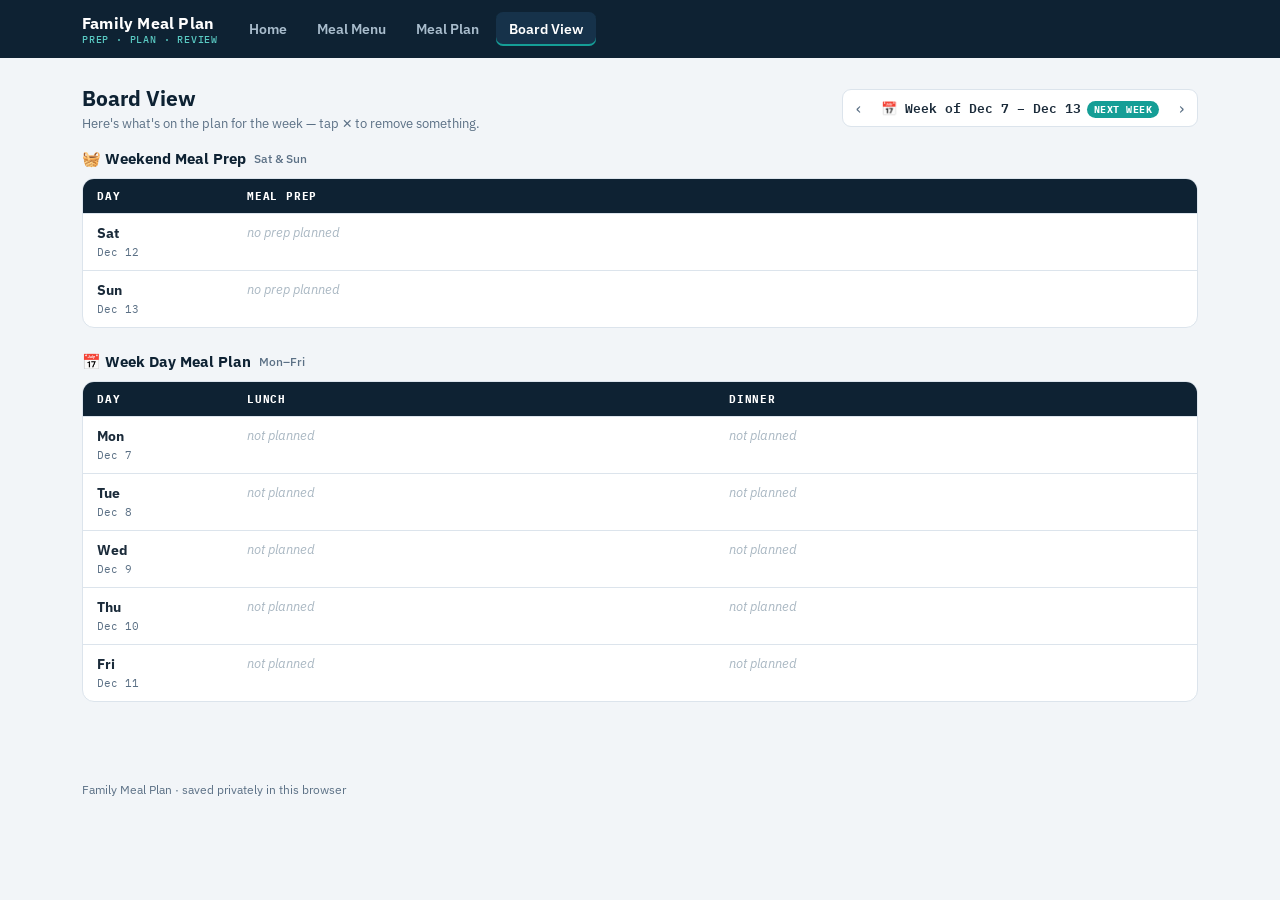
==== board-view.html @ bff7f81b "initial version" ====
<!DOCTYPE html>
<html lang="en">
<head>
<meta charset="UTF-8">
<meta name="viewport" content="width=device-width, initial-scale=1, viewport-fit=cover">
<meta name="theme-color" content="#0E2233">
<title>Board View · Family Meal Plan</title>
<link rel="preconnect" href="https://fonts.googleapis.com">
<link rel="preconnect" href="https://fonts.gstatic.com" crossorigin>
<link href="https://fonts.googleapis.com/css2?family=IBM+Plex+Mono:wght@400;500;600&family=IBM+Plex+Sans:wght@400;500;600;700&display=swap" rel="stylesheet">
<link rel="stylesheet" href="style.css">
</head>
<body>

<div class="topbar">
  <div class="topbar-in">
    <a class="brand" href="meal-plan.html">Family Meal Plan<small>PREP · PLAN · REVIEW</small></a>
    <div class="navlinks">
      <a href="index.html">Home</a>
      <a href="meal-menu.html">Meal Menu</a>
      <a href="meal-plan.html">Meal Plan</a>
      <a href="board-view.html" class="active">Board View</a>
    </div>
  </div>
</div>

<main>
  <div class="viewhead">
    <div>
      <h1>Board View</h1>
      <p>Here's what's on the plan for the week — tap ✕ to remove something.</p>
    </div>
    <div class="pnav">
      <button id="prevWeek" title="Previous week">‹</button>
      <button class="plabel" id="weekLabelBtn">📅 <span id="weekLabelText">Week of …</span><span class="wk-tag" id="weekTag" style="display:none;"></span></button>
      <button id="nextWeek" title="Next week">›</button>
      <div class="calendar-popover" id="calendarPopover">
        <div class="quick-row">
          <button class="quick-btn" id="quickThis">This week</button>
          <button class="quick-btn" id="quickNext">Next week</button>
        </div>
        <div class="cal-header">
          <button id="calPrevMonth">‹</button>
          <span id="calMonthLabel"></span>
          <button id="calNextMonth">›</button>
        </div>
        <div class="cal-grid" id="calGrid"></div>
      </div>
    </div>
  </div>

  <h2 class="section-title">🧺 Weekend Meal Prep <span class="tag">Sat &amp; Sun</span></h2>
  <div class="tbl-wrap">
    <table>
      <thead><tr><th style="width:150px;">Day</th><th>Meal Prep</th></tr></thead>
      <tbody id="weekendBody"></tbody>
    </table>
  </div>

  <h2 class="section-title">📅 Week Day Meal Plan <span class="tag">Mon–Fri</span></h2>
  <div class="tbl-wrap">
    <table>
      <thead><tr><th style="width:150px;">Day</th><th>Lunch</th><th>Dinner</th></tr></thead>
      <tbody id="weekdayBody"></tbody>
    </table>
  </div>
</main>
<footer class="page-foot">Family Meal Plan · saved privately in this browser</footer>

<script src="common.js"></script>
<script>
let selectedMonday, plan = {};

function renderWeekendTable(){
  const tbody = document.getElementById('weekendBody');
  tbody.innerHTML = '';
  WEEKEND_DAYS.forEach(day=>{
    const idx = ALL_DAYS.indexOf(day);
    const date = addDays(selectedMonday, idx);
    const entry = plan[day] || {prep:[]};
    const tr = document.createElement('tr');
    tr.innerHTML = `
      <td class="day-cell"><b>${day}</b><small>${fmtShort(date)}</small></td>
      <td class="slot-cell prep-cell" data-day="${day}">${prepCellHtml(entry.prep, 'no prep planned')}</td>
    `;
    tbody.appendChild(tr);
  });
}
function renderWeekdayTable(){
  const tbody = document.getElementById('weekdayBody');
  tbody.innerHTML = '';
  WEEKDAYS.forEach(day=>{
    const idx = ALL_DAYS.indexOf(day);
    const date = addDays(selectedMonday, idx);
    const entry = plan[day] || {lunch:'', dinner:''};
    const tr = document.createElement('tr');
    tr.innerHTML = `
      <td class="day-cell"><b>${day}</b><small>${fmtShort(date)}</small></td>
      <td class="slot-cell" data-day="${day}" data-type="lunch">${slotCellHtml(entry.lunch, 'not planned')}</td>
      <td class="slot-cell" data-day="${day}" data-type="dinner">${slotCellHtml(entry.dinner, 'not planned')}</td>
    `;
    tbody.appendChild(tr);
  });
}

document.getElementById('weekendBody').addEventListener('click', async (e)=>{
  const xBtn = e.target.closest('.slot-x');
  if(!xBtn) return;
  const cell = e.target.closest('.slot-cell');
  const day = cell.getAttribute('data-day');
  const i = parseInt(xBtn.getAttribute('data-idx'),10);
  plan[day] = plan[day] || {prep:[]};
  plan[day].prep.splice(i,1);
  await savePlan(selectedMonday, plan);
  renderWeekendTable();
});
document.getElementById('weekdayBody').addEventListener('click', async (e)=>{
  const xBtn = e.target.closest('.slot-x');
  if(!xBtn) return;
  const cell = e.target.closest('.slot-cell');
  const day = cell.getAttribute('data-day');
  const type = cell.getAttribute('data-type');
  plan[day] = plan[day] || {lunch:'', dinner:''};
  plan[day][type] = '';
  await savePlan(selectedMonday, plan);
  renderWeekdayTable();
});

async function init(){
  selectedMonday = await loadSelectedMonday();
  plan = await loadPlan(selectedMonday);
  renderWeekendTable();
  renderWeekdayTable();

  initWeekSwitcher(selectedMonday, async (newMonday)=>{
    selectedMonday = newMonday;
    plan = await loadPlan(selectedMonday);
    renderWeekendTable();
    renderWeekdayTable();
  });
}
init();
</script>
</body>
</html>
---- style.css ----
:root{
  --navy:#0E2233; --navy2:#16324A; --ink:#1B2B3A; --muted:#5B7085;
  --bg:#F2F5F8; --card:#FFF; --line:#DCE4EC;
  --teal:#159E96; --teald:#0E7C76; --tsoft:#E2F4F3;
  --amber:#C7861A; --red:#C2513F; --green:#2E8B57;
  --mono:'IBM Plex Mono',ui-monospace,monospace;
  --sans:'IBM Plex Sans',system-ui,sans-serif;
}
*{box-sizing:border-box;margin:0;padding:0}
html{overflow-x:clip}
body{font-family:var(--sans);background:var(--bg);color:var(--ink);min-height:100vh;overflow-x:clip}
button{font-family:inherit;cursor:pointer}
input,select,textarea{font-family:inherit;font-size:14px;color:var(--ink)}
a{color:inherit}

/* ===== Top nav ===== */
.topbar{background:var(--navy);color:#fff;position:sticky;top:0;z-index:20}
.topbar-in{max-width:1160px;margin:0 auto;display:flex;align-items:center;gap:18px;padding:0 22px;height:58px;min-width:0;flex-wrap:wrap}
.brand{font-weight:700;font-size:16px;letter-spacing:.2px;white-space:nowrap;text-decoration:none;color:#fff}
.brand small{display:block;color:#59C9C2;font-family:var(--mono);font-weight:500;font-size:10px;letter-spacing:.8px}
.navlinks{display:flex;gap:4px;flex:1}
.navlinks a{background:none;border:none;color:#A9BDCD;font-size:13.5px;font-weight:600;padding:8px 13px;border-radius:7px;text-decoration:none}
.navlinks a:hover{color:#fff;background:var(--navy2)}
.navlinks a.active{color:#fff;background:var(--navy2);box-shadow:inset 0 -2px 0 var(--teal)}

main{max-width:1160px;margin:0 auto;padding:26px 22px 60px}

/* ===== Home / launch cards ===== */
.hero{margin:16px 0 26px}
.hero h1{font-size:28px;color:var(--navy);letter-spacing:-.3px}
.hero p{color:var(--muted);font-size:14.5px;margin-top:6px}
.launch-grid{display:grid;grid-template-columns:repeat(auto-fit,minmax(280px,1fr));gap:16px}
.launch{background:var(--card);border:1px solid var(--line);border-radius:14px;padding:22px;text-align:left;display:block;text-decoration:none;transition:border-color .15s, box-shadow .15s}
.launch:hover{border-color:var(--teal);box-shadow:0 4px 18px rgba(14,34,51,.08)}
.launch .glyph{width:42px;height:42px;border-radius:10px;background:var(--tsoft);display:flex;align-items:center;justify-content:center;margin-bottom:14px}
.launch .glyph svg{width:22px;height:22px;stroke:var(--teald)}
.launch h2{font-size:17px;color:var(--navy);margin-bottom:5px}
.launch p{font-size:13px;color:var(--muted);line-height:1.5;min-height:39px}
.launch .stat{margin-top:14px;font-family:var(--mono);font-size:12.5px;color:var(--teald);font-weight:600}

/* ===== Page head + period nav ===== */
.viewhead{display:flex;align-items:center;justify-content:space-between;gap:14px;flex-wrap:wrap;margin-bottom:18px}
.viewhead h1{font-size:21px;color:var(--navy)}
.viewhead p{font-size:12.5px;color:var(--muted);margin-top:3px}
.pnav{position:relative;display:flex;align-items:center;gap:2px;background:#fff;border:1px solid var(--line);border-radius:9px;padding:3px}
.pnav button{background:none;border:none;font-size:17px;color:var(--muted);padding:4px 10px;border-radius:6px}
.pnav button:hover{background:var(--bg);color:var(--ink)}
.pnav .plabel{font-family:var(--mono);font-size:13px;font-weight:600;padding:0 8px;white-space:nowrap;background:none;border:none;color:var(--ink)}
.pnav .plabel:hover{background:var(--bg)}
.wk-tag{font-size:9.5px;font-weight:700;letter-spacing:.5px;text-transform:uppercase;color:#fff;background:var(--teal);border-radius:20px;padding:2px 7px;margin-left:6px}

.calendar-popover{
  display:none;position:absolute;top:calc(100% + 8px);right:0;z-index:30;
  background:#fff;border:1px solid var(--line);border-radius:12px;
  box-shadow:0 14px 32px rgba(14,34,51,.18);padding:14px;width:270px;
}
.calendar-popover.open{display:block}
.quick-row{display:flex;gap:8px;margin-bottom:12px}
.quick-btn{flex:1;background:var(--bg);border:1px solid var(--line);border-radius:8px;padding:7px 8px;font-size:12px;font-weight:700;color:var(--ink)}
.quick-btn:hover{border-color:var(--teal)}
.quick-btn.current{background:var(--teal);color:#fff;border-color:var(--teal)}
.cal-header{display:flex;align-items:center;justify-content:space-between;margin-bottom:8px;padding:0 2px}
.cal-header button{background:none;border:none;font-size:14px;color:var(--muted);padding:4px 8px}
.cal-header button:hover{color:var(--teald)}
.cal-header span{font-size:13px;font-weight:700;font-family:var(--mono)}
.cal-grid{display:grid;grid-template-columns:repeat(7,1fr);gap:2px}
.cal-dow{font-size:10px;font-weight:700;color:var(--muted);text-align:center;padding:4px 0}
.cal-cell{text-align:center;font-size:12px;padding:7px 0;border-radius:6px;color:var(--ink);background:none;border:none;font-family:inherit}
.cal-cell:hover{background:var(--bg)}
.cal-cell.dim{color:#B7C4D0}
.cal-cell.in-week{background:var(--tsoft);color:var(--teald);font-weight:800}
.cal-cell.today{box-shadow:inset 0 0 0 1.5px var(--teal)}

.section-title{font-size:15px;color:var(--navy);margin:24px 0 10px;display:flex;align-items:center;gap:8px}
.section-title .tag{font-weight:500;color:var(--muted);font-size:12px;font-family:var(--sans)}
.section-title:first-of-type{margin-top:0}

/* ===== Buttons ===== */
.btn{background:var(--teal);color:#fff;border:none;border-radius:8px;padding:9px 16px;font-size:13.5px;font-weight:700;display:inline-flex;align-items:center;gap:7px}
.btn:hover{background:var(--teald)}
.btn.secondary{background:#fff;color:var(--ink);border:1px solid var(--line);font-weight:600}
.btn.secondary:hover{border-color:var(--teal);color:var(--teald)}
.btn.danger{background:var(--red)}
.btn.danger:hover{background:#a5301f}
.toolbar{display:flex;gap:10px;flex-wrap:wrap;margin:18px 0}

/* ===== Cards ===== */
.formcard{background:#fff;border:1px solid var(--line);border-radius:12px;padding:18px;margin-bottom:18px}
.formcard h2{font-size:14.5px;color:var(--navy);margin-bottom:4px}
.formcard .sub{font-size:12.5px;color:var(--muted);margin-bottom:13px}
.dcard{background:#fff;border:1px solid var(--line);border-radius:12px;padding:16px;margin-bottom:14px}

/* ===== Banner ===== */
.banner{background:var(--tsoft);border:1px solid #9FE1CB;border-radius:10px;padding:12px 16px;display:flex;gap:12px;align-items:center;justify-content:space-between;flex-wrap:wrap;margin-bottom:18px}
.banner b{display:block;font-size:11px;letter-spacing:.6px;text-transform:uppercase;color:#04342C}
.banner span{font-size:13.5px;color:#085041;font-weight:600}
.banner span.empty{color:#5B9E97;font-weight:500;font-style:italic}

/* ===== Chips ===== */
.chip{display:inline-flex;align-items:center;gap:6px;font-size:12.5px;font-weight:600;border-radius:20px;padding:5px 11px 5px 12px;background:var(--tsoft);color:var(--teald);white-space:nowrap}
.chip .icon{font-size:14px}
.chip button{border:none;background:none;color:var(--teald);opacity:.6;font-size:11px;padding:0 0 0 2px}
.chip button:hover{opacity:1;color:var(--red)}
.chip.selectable{cursor:pointer;border:2px solid transparent}
.chip.selectable:hover{border-color:var(--teal)}
.chip.selectable.active{background:var(--navy);color:#fff}
.chip.selectable.active button{color:#fff}
.chips{display:flex;flex-wrap:wrap;gap:8px}
.add-row{display:flex;gap:8px;margin-top:12px}
.add-row input{flex:1;border:1px solid var(--line);border-radius:8px;padding:9px 10px;background:#fff}
.add-row input:focus{outline:2px solid var(--teal);outline-offset:-1px}

/* ===== Tables ===== */
.tbl-wrap{background:#fff;border:1px solid var(--line);border-radius:12px;overflow:hidden;margin-bottom:20px}
table{width:100%;border-collapse:collapse;font-size:13.5px}
th{font-family:var(--mono);font-size:10.5px;letter-spacing:.8px;text-transform:uppercase;color:#fff;background:var(--navy);text-align:left;padding:10px 14px;white-space:nowrap}
td{padding:10px 14px;border-top:1px solid var(--line);vertical-align:top}
tbody tr:hover{background:#F8FAFC}
.day-cell b{display:block;font-size:13.5px;color:var(--ink)}
.day-cell small{font-family:var(--mono);font-size:11px;color:var(--muted)}
.slot-cell{cursor:default}
.slot-cell.fillable{cursor:pointer}
.slot-cell.fillable:hover{background:var(--tsoft)}
.slot-cell .empty-slot{color:#A9B7C2;font-style:italic;font-size:12.5px}
.slot-fill{display:flex;align-items:center;justify-content:space-between;gap:8px}
.slot-fill .name-wrap{display:flex;align-items:center;gap:6px;min-width:0}
.slot-fill .name-wrap span:last-child{overflow:hidden;text-overflow:ellipsis;white-space:nowrap}
.slot-x{border:none;background:none;color:var(--muted);font-size:11px;flex:0 0 auto}
.slot-x:hover{color:var(--red)}
.prep-cell{min-width:220px}

.empty-note{color:var(--muted);text-align:center;font-size:13px;padding:26px 16px}

footer.page-foot{max-width:1160px;margin:0 auto;padding:0 22px 40px;color:var(--muted);font-size:12px}
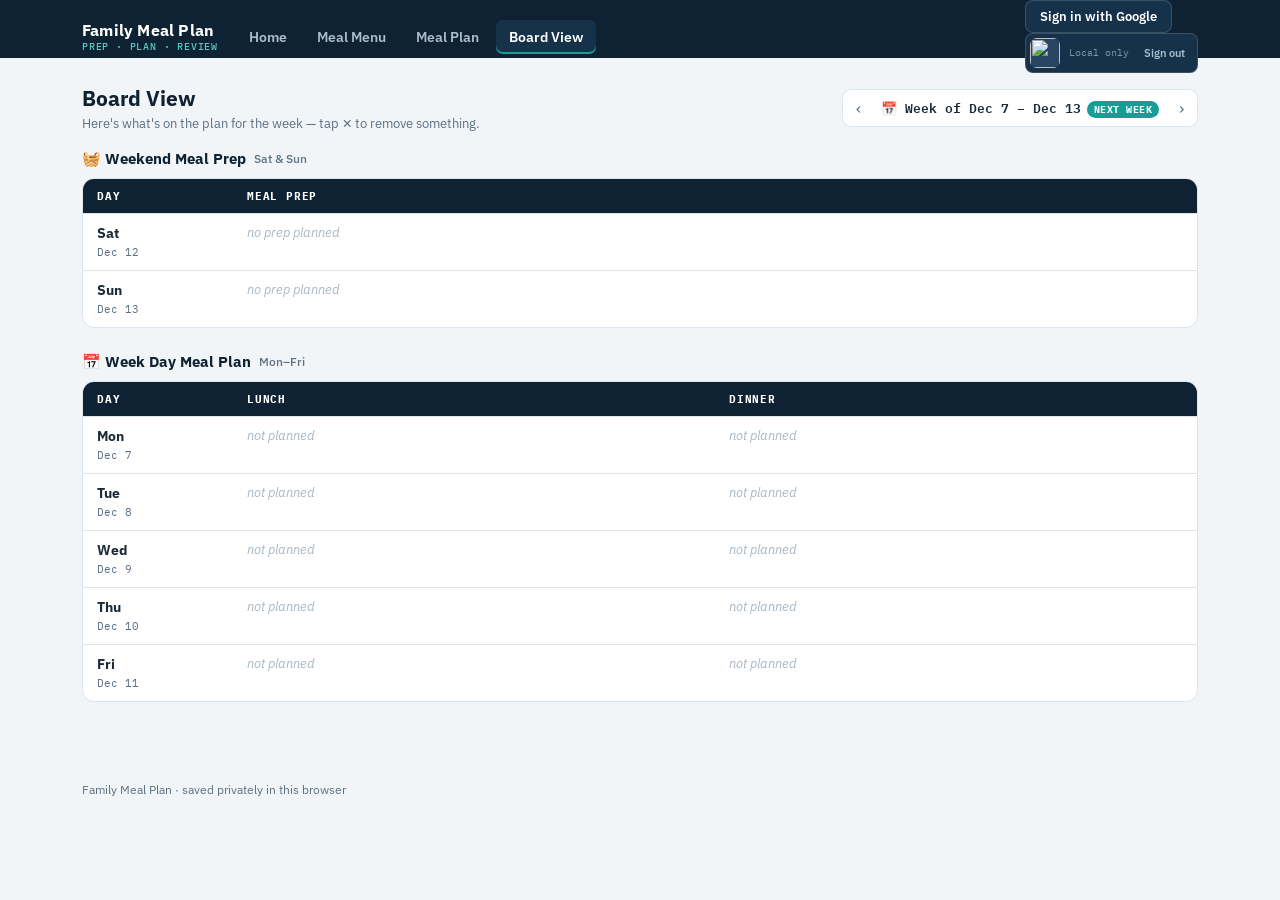
==== commit 1000070f: "update menu behavior" ====
--- a/board-view.html
+++ b/board-view.html
@@ -15,11 +15,25 @@
 <div class="topbar">
   <div class="topbar-in">
     <a class="brand" href="meal-plan.html">Family Meal Plan<small>PREP · PLAN · REVIEW</small></a>
-    <div class="navlinks">
+    <button class="nav-toggle" id="navToggle" aria-label="Menu">☰</button>
+    <div class="nav-dropdown" id="navDropdown">
+      <div class="navlinks">
       <a href="index.html">Home</a>
       <a href="meal-menu.html">Meal Menu</a>
       <a href="meal-plan.html">Meal Plan</a>
       <a href="board-view.html" class="active">Board View</a>
+      </div>
+      <div class="nav-auth">
+        <button class="icon-btn" id="signinBtn">Sign in with Google</button>
+        <div class="userchip" id="userChip" hidden>
+          <img id="userPic" src="" alt="">
+          <div class="uc-txt">
+            <b id="userName"></b>
+            <span id="syncState" data-state="off">Local only</span>
+          </div>
+          <button id="signoutBtn" title="Sign out">Sign out</button>
+        </div>
+      </div>
     </div>
   </div>
 </div>
@@ -126,11 +140,15 @@
   renderWeekdayTable();
 });
 
-async function init(){
-  selectedMonday = await loadSelectedMonday();
+async function loadAndRender(){
   plan = await loadPlan(selectedMonday);
   renderWeekendTable();
   renderWeekdayTable();
+}
+
+async function init(){
+  selectedMonday = await loadSelectedMonday();
+  await loadAndRender();
 
   initWeekSwitcher(selectedMonday, async (newMonday)=>{
     selectedMonday = newMonday;
@@ -138,6 +156,8 @@
     renderWeekendTable();
     renderWeekdayTable();
   });
+
+  initGoogleSync(loadAndRender);
 }
 init();
 </script>
--- a/style.css
+++ b/style.css
@@ -22,6 +22,41 @@
 .navlinks a{background:none;border:none;color:#A9BDCD;font-size:13.5px;font-weight:600;padding:8px 13px;border-radius:7px;text-decoration:none}
 .navlinks a:hover{color:#fff;background:var(--navy2)}
 .navlinks a.active{color:#fff;background:var(--navy2);box-shadow:inset 0 -2px 0 var(--teal)}
+.icon-btn{background:var(--navy2);border:1px solid rgba(255,255,255,.15);color:#fff;border-radius:8px;padding:7px 14px;font-size:13px;font-weight:600;white-space:nowrap}
+.icon-btn:hover{border-color:var(--teal)}
+.userchip{display:flex;align-items:center;gap:9px;background:var(--navy2);border:1px solid rgba(255,255,255,.15);border-radius:8px;padding:4px 6px 4px 4px}
+.userchip img{width:30px;height:30px;border-radius:7px;background:#274460}
+.userchip .uc-txt{line-height:1.15}
+.userchip b{display:block;font-size:12px;color:#fff;max-width:130px;overflow:hidden;text-overflow:ellipsis;white-space:nowrap}
+.userchip span{font-family:var(--mono);font-size:10px;color:#7E97AB;display:block}
+.userchip span[data-state=ok]{color:#59C9C2}
+.userchip span[data-state=sync]{color:#E8C170}
+.userchip span[data-state=err]{color:#E58E7E}
+.userchip button{background:none;border:none;color:#A9BDCD;font-size:11px;font-weight:600;padding:4px 6px;border-radius:6px}
+.userchip button:hover{color:#fff;background:rgba(255,255,255,.08)}
+
+.nav-toggle{display:none;background:var(--navy2);border:1px solid rgba(255,255,255,.15);color:#fff;border-radius:8px;width:36px;height:36px;font-size:16px;margin-left:auto;flex:0 0 auto}
+.nav-toggle:hover{border-color:var(--teal)}
+.nav-dropdown{display:contents}
+
+@media (max-width:760px){
+  .topbar-in{flex-wrap:nowrap;position:relative}
+  .brand{flex:1;min-width:0}
+  .nav-toggle{display:flex;align-items:center;justify-content:center}
+  .nav-dropdown{
+    display:none;position:absolute;top:100%;right:0;z-index:40;
+    flex-direction:column;align-items:stretch;gap:0;
+    background:var(--navy);border:1px solid var(--navy2);border-radius:0 0 12px 12px;
+    padding:10px;min-width:230px;box-shadow:0 16px 32px rgba(0,0,0,.4);
+    max-height:calc(100vh - 58px);overflow-y:auto;
+  }
+  .nav-dropdown.open{display:flex}
+  .nav-dropdown .navlinks{flex-direction:column;flex:none}
+  .nav-dropdown .navlinks a{padding:11px 12px}
+  .nav-auth{border-top:1px solid var(--navy2);margin-top:8px;padding-top:10px;display:flex;flex-direction:column;gap:8px}
+  .nav-auth .icon-btn{width:100%}
+  .nav-auth .userchip{width:100%}
+}
 
 main{max-width:1160px;margin:0 auto;padding:26px 22px 60px}
 
@@ -90,21 +125,11 @@
 .formcard .sub{font-size:12.5px;color:var(--muted);margin-bottom:13px}
 .dcard{background:#fff;border:1px solid var(--line);border-radius:12px;padding:16px;margin-bottom:14px}
 
-/* ===== Banner ===== */
-.banner{background:var(--tsoft);border:1px solid #9FE1CB;border-radius:10px;padding:12px 16px;display:flex;gap:12px;align-items:center;justify-content:space-between;flex-wrap:wrap;margin-bottom:18px}
-.banner b{display:block;font-size:11px;letter-spacing:.6px;text-transform:uppercase;color:#04342C}
-.banner span{font-size:13.5px;color:#085041;font-weight:600}
-.banner span.empty{color:#5B9E97;font-weight:500;font-style:italic}
-
 /* ===== Chips ===== */
 .chip{display:inline-flex;align-items:center;gap:6px;font-size:12.5px;font-weight:600;border-radius:20px;padding:5px 11px 5px 12px;background:var(--tsoft);color:var(--teald);white-space:nowrap}
 .chip .icon{font-size:14px}
 .chip button{border:none;background:none;color:var(--teald);opacity:.6;font-size:11px;padding:0 0 0 2px}
 .chip button:hover{opacity:1;color:var(--red)}
-.chip.selectable{cursor:pointer;border:2px solid transparent}
-.chip.selectable:hover{border-color:var(--teal)}
-.chip.selectable.active{background:var(--navy);color:#fff}
-.chip.selectable.active button{color:#fff}
 .chips{display:flex;flex-wrap:wrap;gap:8px}
 .add-row{display:flex;gap:8px;margin-top:12px}
 .add-row input{flex:1;border:1px solid var(--line);border-radius:8px;padding:9px 10px;background:#fff}
@@ -131,4 +156,22 @@
 
 .empty-note{color:var(--muted);text-align:center;font-size:13px;padding:26px 16px}
 
+.meal-picker{
+  display:none;position:absolute;z-index:45;background:#fff;border:1px solid var(--line);
+  border-radius:12px;box-shadow:0 16px 36px rgba(14,34,51,.22);
+  flex-direction:column;max-height:320px;overflow:hidden;
+}
+.meal-picker.open{display:flex}
+.mp-head{display:flex;gap:6px;padding:10px;border-bottom:1px solid var(--line);flex:0 0 auto}
+.mp-head input{flex:1;border:1px solid var(--line);border-radius:8px;padding:8px 10px;background:#fff}
+.mp-head input:focus{outline:2px solid var(--teal);outline-offset:-1px}
+.mp-head button{border:none;background:none;color:var(--muted);font-size:13px;padding:4px 8px;border-radius:6px}
+.mp-head button:hover{color:var(--red);background:var(--bg)}
+.mp-list{overflow-y:auto;padding:6px}
+.mp-item{display:flex;align-items:center;gap:9px;width:100%;text-align:left;background:none;border:none;padding:10px 10px;border-radius:8px;font-size:13.5px;color:var(--ink)}
+.mp-item:hover{background:var(--tsoft)}
+.mp-item .icon{font-size:15px;flex:0 0 auto}
+.mp-add{color:var(--teald);font-weight:700}
+.mp-empty{color:var(--muted);font-size:12.5px;padding:16px 10px;text-align:center}
+
 footer.page-foot{max-width:1160px;margin:0 auto;padding:0 22px 40px;color:var(--muted);font-size:12px}
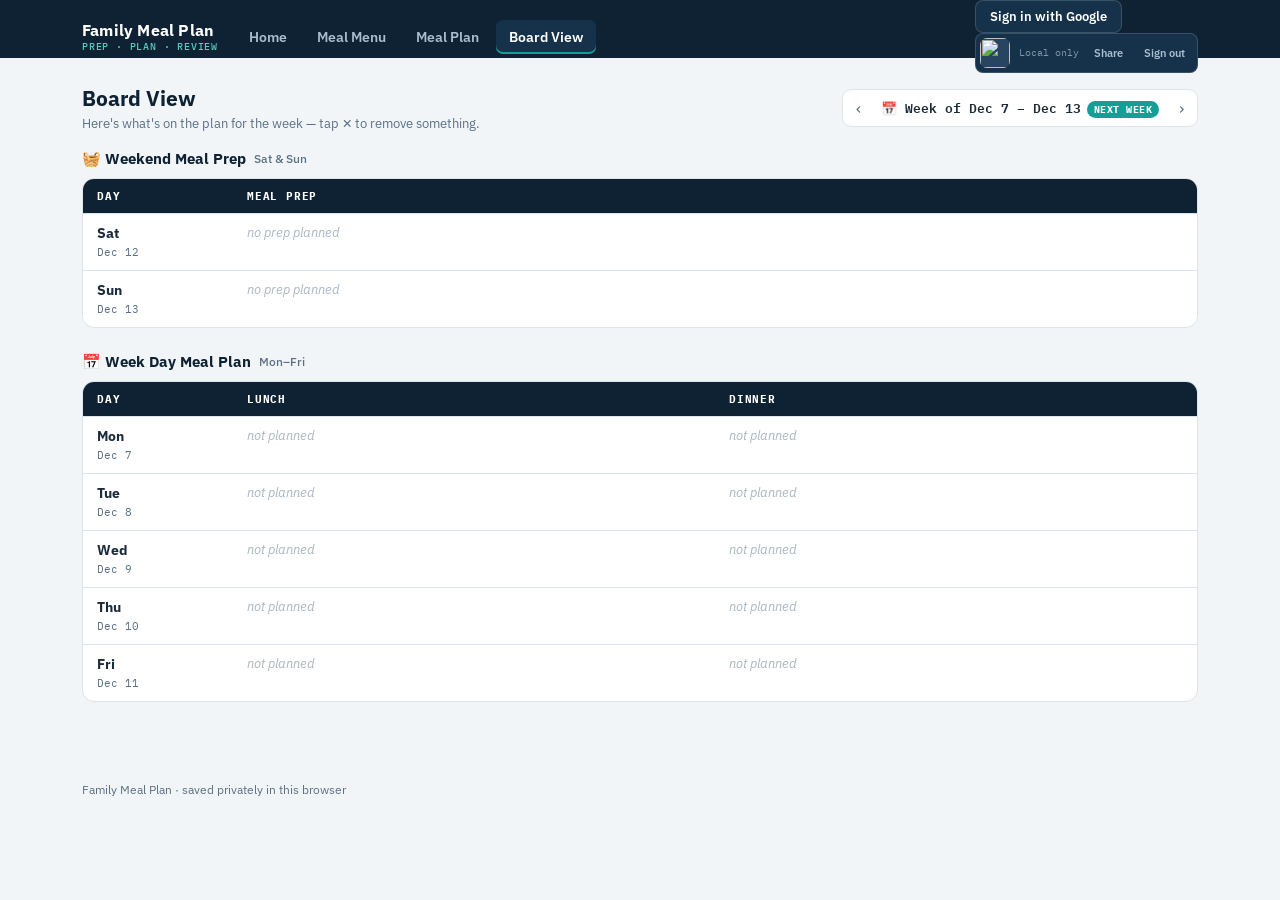
==== commit a182523c: "added auto-sync auto-sync to google drive without login and logout, added 2 users to use it at the s" ====
--- a/board-view.html
+++ b/board-view.html
@@ -31,6 +31,7 @@
             <b id="userName"></b>
             <span id="syncState" data-state="off">Local only</span>
           </div>
+          <button id="shareBtn" title="Share with someone">Share</button>
           <button id="signoutBtn" title="Sign out">Sign out</button>
         </div>
       </div>
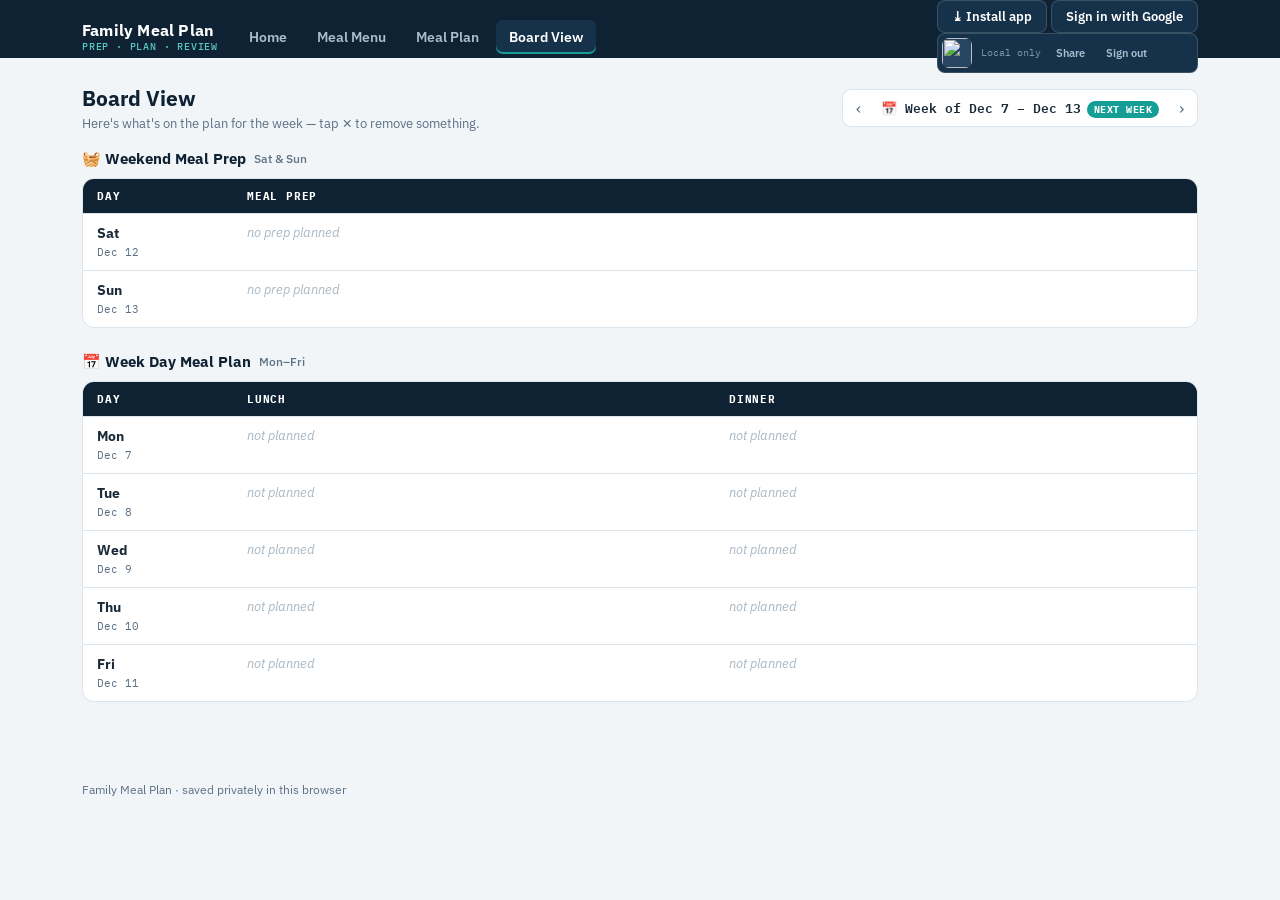
==== commit e0f73eda: "auto sync auto sync" ====
--- a/board-view.html
+++ b/board-view.html
@@ -4,6 +4,11 @@
 <meta charset="UTF-8">
 <meta name="viewport" content="width=device-width, initial-scale=1, viewport-fit=cover">
 <meta name="theme-color" content="#0E2233">
+<link rel="manifest" href="manifest.json">
+<link rel="apple-touch-icon" href="icon-192.png">
+<meta name="apple-mobile-web-app-capable" content="yes">
+<meta name="apple-mobile-web-app-status-bar-style" content="black-translucent">
+<meta name="apple-mobile-web-app-title" content="Meal Plan">
 <title>Board View · Family Meal Plan</title>
 <link rel="preconnect" href="https://fonts.googleapis.com">
 <link rel="preconnect" href="https://fonts.gstatic.com" crossorigin>
@@ -24,6 +29,7 @@
       <a href="board-view.html" class="active">Board View</a>
       </div>
       <div class="nav-auth">
+        <button class="icon-btn" id="installBtn" hidden>⤓ Install app</button>
         <button class="icon-btn" id="signinBtn">Sign in with Google</button>
         <div class="userchip" id="userChip" hidden>
           <img id="userPic" src="" alt="">
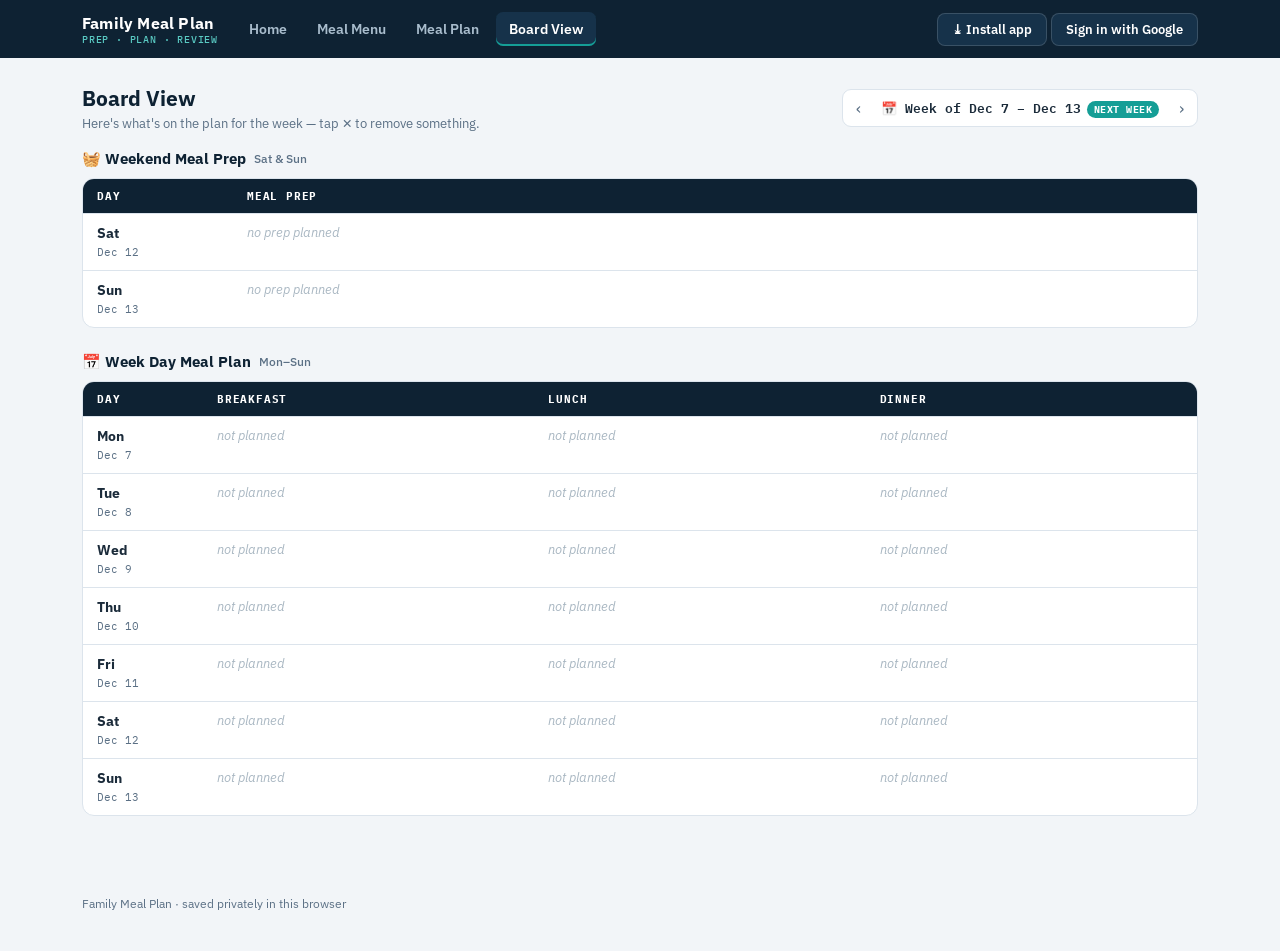
==== commit d52c5fea: "added breakfast, 7days and backup" ====
--- a/board-view.html
+++ b/board-view.html
@@ -38,6 +38,7 @@
             <span id="syncState" data-state="off">Local only</span>
           </div>
           <button id="shareBtn" title="Share with someone">Share</button>
+          <button id="backupBtn" title="Save a full backup to Google Drive as an Excel file">⬇ Backup</button>
           <button id="signoutBtn" title="Sign out">Sign out</button>
         </div>
       </div>
@@ -78,10 +79,10 @@
     </table>
   </div>
 
-  <h2 class="section-title">📅 Week Day Meal Plan <span class="tag">Mon–Fri</span></h2>
+  <h2 class="section-title">📅 Week Day Meal Plan <span class="tag">Mon–Sun</span></h2>
   <div class="tbl-wrap">
     <table>
-      <thead><tr><th style="width:150px;">Day</th><th>Lunch</th><th>Dinner</th></tr></thead>
+      <thead><tr><th style="width:120px;">Day</th><th>Breakfast</th><th>Lunch</th><th>Dinner</th></tr></thead>
       <tbody id="weekdayBody"></tbody>
     </table>
   </div>
@@ -98,7 +99,7 @@
   WEEKEND_DAYS.forEach(day=>{
     const idx = ALL_DAYS.indexOf(day);
     const date = addDays(selectedMonday, idx);
-    const entry = plan[day] || {prep:[]};
+    const entry = entryFor(plan, day);
     const tr = document.createElement('tr');
     tr.innerHTML = `
       <td class="day-cell"><b>${day}</b><small>${fmtShort(date)}</small></td>
@@ -110,13 +111,14 @@
 function renderWeekdayTable(){
   const tbody = document.getElementById('weekdayBody');
   tbody.innerHTML = '';
-  WEEKDAYS.forEach(day=>{
+  ALL_DAYS.forEach(day=>{
     const idx = ALL_DAYS.indexOf(day);
     const date = addDays(selectedMonday, idx);
-    const entry = plan[day] || {lunch:'', dinner:''};
+    const entry = entryFor(plan, day);
     const tr = document.createElement('tr');
     tr.innerHTML = `
       <td class="day-cell"><b>${day}</b><small>${fmtShort(date)}</small></td>
+      <td class="slot-cell" data-day="${day}" data-type="breakfast">${slotCellHtml(entry.breakfast, 'not planned')}</td>
       <td class="slot-cell" data-day="${day}" data-type="lunch">${slotCellHtml(entry.lunch, 'not planned')}</td>
       <td class="slot-cell" data-day="${day}" data-type="dinner">${slotCellHtml(entry.dinner, 'not planned')}</td>
     `;
@@ -130,8 +132,8 @@
   const cell = e.target.closest('.slot-cell');
   const day = cell.getAttribute('data-day');
   const i = parseInt(xBtn.getAttribute('data-idx'),10);
-  plan[day] = plan[day] || {prep:[]};
-  plan[day].prep.splice(i,1);
+  const entry = ensureDayEntry(plan, day);
+  entry.prep.splice(i,1);
   await savePlan(selectedMonday, plan);
   renderWeekendTable();
 });
@@ -141,8 +143,8 @@
   const cell = e.target.closest('.slot-cell');
   const day = cell.getAttribute('data-day');
   const type = cell.getAttribute('data-type');
-  plan[day] = plan[day] || {lunch:'', dinner:''};
-  plan[day][type] = '';
+  const entry = ensureDayEntry(plan, day);
+  entry[type] = '';
   await savePlan(selectedMonday, plan);
   renderWeekdayTable();
 });
--- a/style.css
+++ b/style.css
@@ -14,7 +14,7 @@
 a{color:inherit}
 
 /* ===== Top nav ===== */
-.topbar{background:var(--navy);color:#fff;position:sticky;top:0;z-index:20}
+.topbar{background:var(--navy);color:#fff;position:sticky;top:0;z-index:20;padding-top:env(safe-area-inset-top, 0px)}
 .topbar-in{max-width:1160px;margin:0 auto;display:flex;align-items:center;gap:18px;padding:0 22px;height:58px;min-width:0;flex-wrap:wrap}
 .brand{font-weight:700;font-size:16px;letter-spacing:.2px;white-space:nowrap;text-decoration:none;color:#fff}
 .brand small{display:block;color:#59C9C2;font-family:var(--mono);font-weight:500;font-size:10px;letter-spacing:.8px}
@@ -25,6 +25,7 @@
 .icon-btn{background:var(--navy2);border:1px solid rgba(255,255,255,.15);color:#fff;border-radius:8px;padding:7px 14px;font-size:13px;font-weight:600;white-space:nowrap}
 .icon-btn:hover{border-color:var(--teal)}
 .userchip{display:flex;align-items:center;gap:9px;background:var(--navy2);border:1px solid rgba(255,255,255,.15);border-radius:8px;padding:4px 6px 4px 4px}
+.userchip[hidden]{display:none}
 .userchip img{width:30px;height:30px;border-radius:7px;background:#274460}
 .userchip .uc-txt{line-height:1.15}
 .userchip b{display:block;font-size:12px;color:#fff;max-width:130px;overflow:hidden;text-overflow:ellipsis;white-space:nowrap}
@@ -135,9 +136,16 @@
 .add-row input{flex:1;border:1px solid var(--line);border-radius:8px;padding:9px 10px;background:#fff}
 .add-row input:focus{outline:2px solid var(--teal);outline-offset:-1px}
 
-/* ===== Tables ===== */
-.tbl-wrap{background:#fff;border:1px solid var(--line);border-radius:12px;overflow:hidden;margin-bottom:20px}
-table{width:100%;border-collapse:collapse;font-size:13.5px}
+/* ===== Tables =====
+   table-layout:fixed keeps columns at a set width instead of growing with
+   long meal names — without it, editing a cell with a long name could
+   silently push the whole table wider than the screen. overflow-x:auto on
+   the wrapper is the safety net: on narrow phones the table (min-width
+   below) can still be wider than the viewport, so it now scrolls
+   horizontally inside its own rounded card instead of being clipped with
+   no way to reach the cut-off content. */
+.tbl-wrap{background:#fff;border:1px solid var(--line);border-radius:12px;overflow-x:auto;overflow-y:hidden;margin-bottom:20px;-webkit-overflow-scrolling:touch}
+table{width:100%;min-width:520px;table-layout:fixed;border-collapse:collapse;font-size:13.5px}
 th{font-family:var(--mono);font-size:10.5px;letter-spacing:.8px;text-transform:uppercase;color:#fff;background:var(--navy);text-align:left;padding:10px 14px;white-space:nowrap}
 td{padding:10px 14px;border-top:1px solid var(--line);vertical-align:top}
 tbody tr:hover{background:#F8FAFC}
